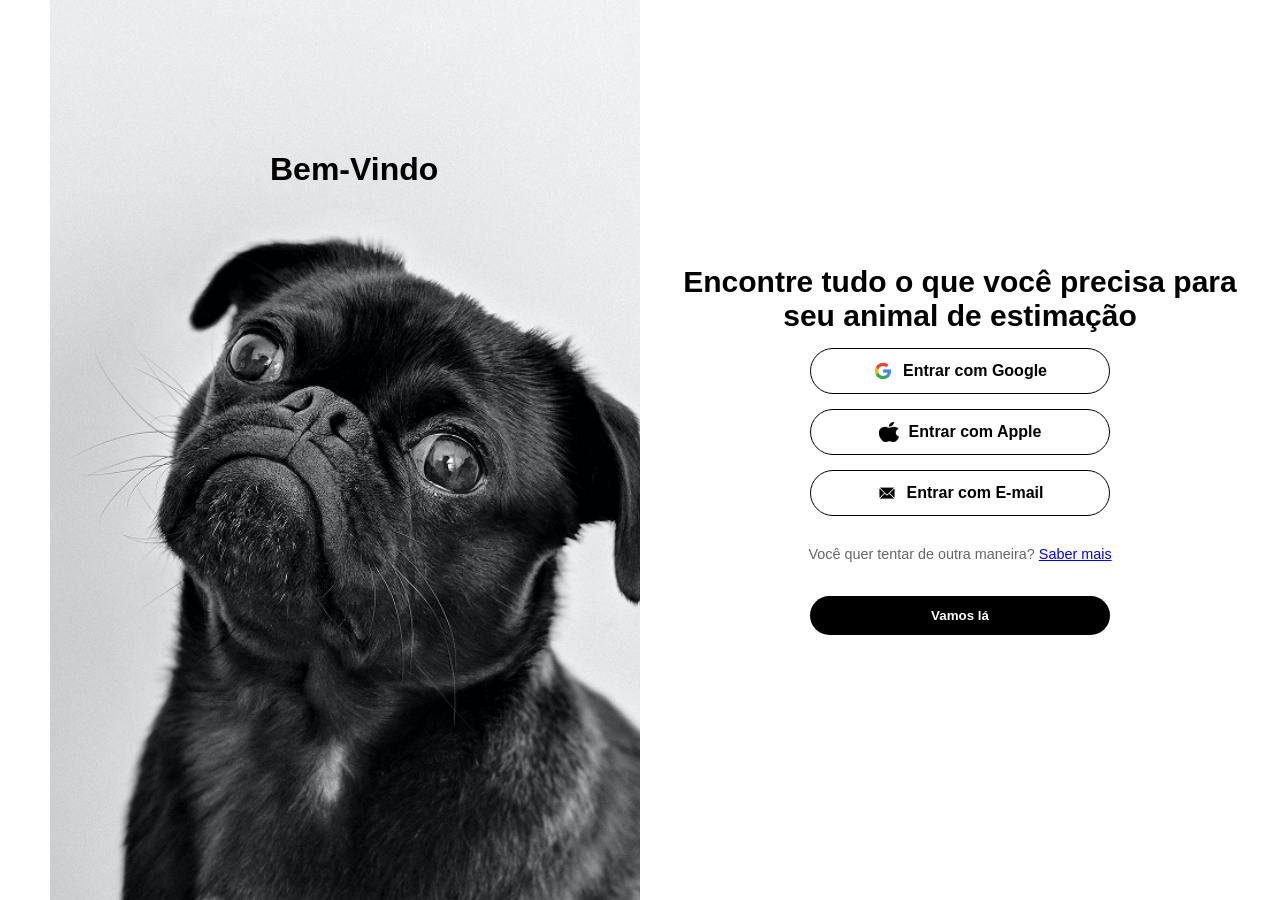
==== aula_05/index.html @ d8a8ad85 "desafio aula_05" ====
<!DOCTYPE html>
<html lang="pt-br">
<head>
    <meta charset="UTF-8">
    <title>Pug</title>
    <link rel="stylesheet" href="style.css">
</head>

<body>
    <div class="lado-esquerdo">
        <h1 class="fala-pug">Bem-Vindo</h1>
    </div>

    <div class="lado-direito">
        <div class="conteudo-centralizado">
            <h1 class="texto-grande">Encontre tudo o que você precisa para seu animal de estimação</h1>

            <div class="botao">
                <img src="google.png" class="icone"> Entrar com Google
            </div>
            <div class="botao">
                <img src="apple.png" class="icone"> Entrar com Apple
            </div>
            <div class="botao">
                <img src="email.png" class="icone"> Entrar com E-mail
            </div>
            <p class="texto-ajuda">
                Você quer tentar de outra maneira? <a href="#">Saber mais</a>
            </p>
            <button class="botao-destaque">Vamos lá</button>
        </div>
    </div>
</body>
</html>
---- aula_05/style.css ----
body {
    margin: 0;
    display: flex;
    height: 100vh;
    font-family: sans-serif;
    background-color: white;
}

.lado-esquerdo {
    flex: 1;
    position: relative;
    background-image: url("pug.png");
    background-repeat: no-repeat;
    background-size: 650px;
    background-position: 50px center;
}

.fala-pug {
    position: absolute;
    top: 130px;
    left: 270px;
    font-size: 2rem;
    color: black;
    font-weight: bold;
}

.lado-direito {
    flex: 1;
    display: flex;
    justify-content: center; 
    align-items: center; 
    background-color: white;
}

.conteudo-centralizado {
    width: 100%;
    max-width: 600px; 
    display: flex;
    flex-direction: column;
    align-items: center;
    gap: 15px;
}

.texto-grande {
    font-size: 30px;
    text-align: center;
    margin: 0;
    font-weight: bold;
}

.botao, .botao-destaque {
    width: 300px;
    padding: 12px;
    border-radius: 25px;
    text-align: center;
    font-weight: bold;
    cursor: pointer;
    box-sizing: border-box;
}

.botao {
    border: 1px solid #000;
    display: flex;
    align-items: center;
    justify-content: center;
    gap: 10px;
}

.botao-destaque {
    border: none;
    background-color: #000;
    color: white;
    margin-top: 5px;
}

.icone {
    width: 20px;
    height: 20px;
}

.texto-ajuda {
    font-size: 0.9rem;
    color: #666;
}
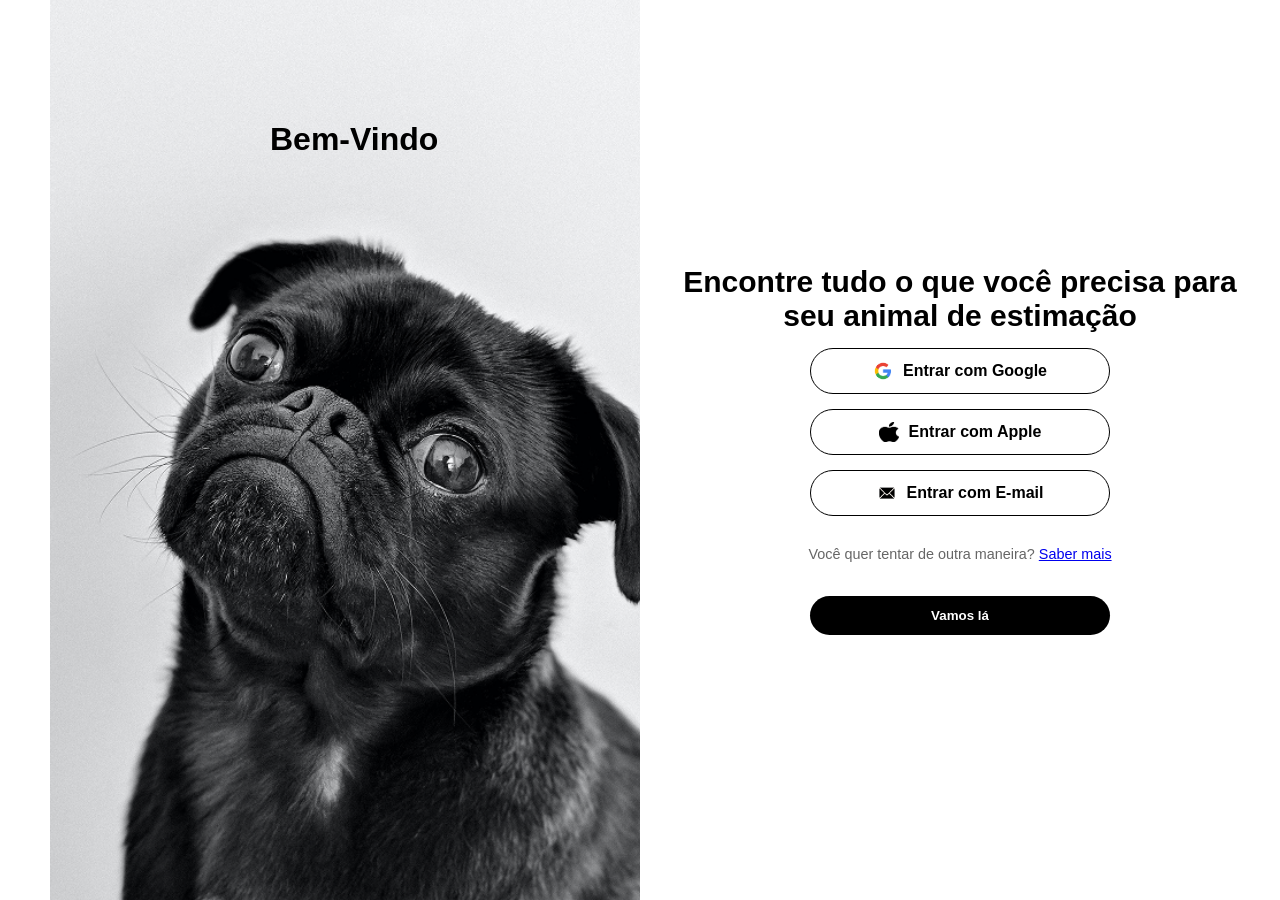
==== commit 9e6e90c7: "aula_05" ====
--- a/aula_05/index.html
+++ b/aula_05/index.html
@@ -2,7 +2,7 @@
 <html lang="pt-br">
 <head>
     <meta charset="UTF-8">
-    <title>Pug</title>
+    <title>login</title>
     <link rel="stylesheet" href="style.css">
 </head>
 
--- a/aula_05/style.css
+++ b/aula_05/style.css
@@ -17,7 +17,7 @@
 
 .fala-pug {
     position: absolute;
-    top: 130px;
+    top: 100px;
     left: 270px;
     font-size: 2rem;
     color: black;
